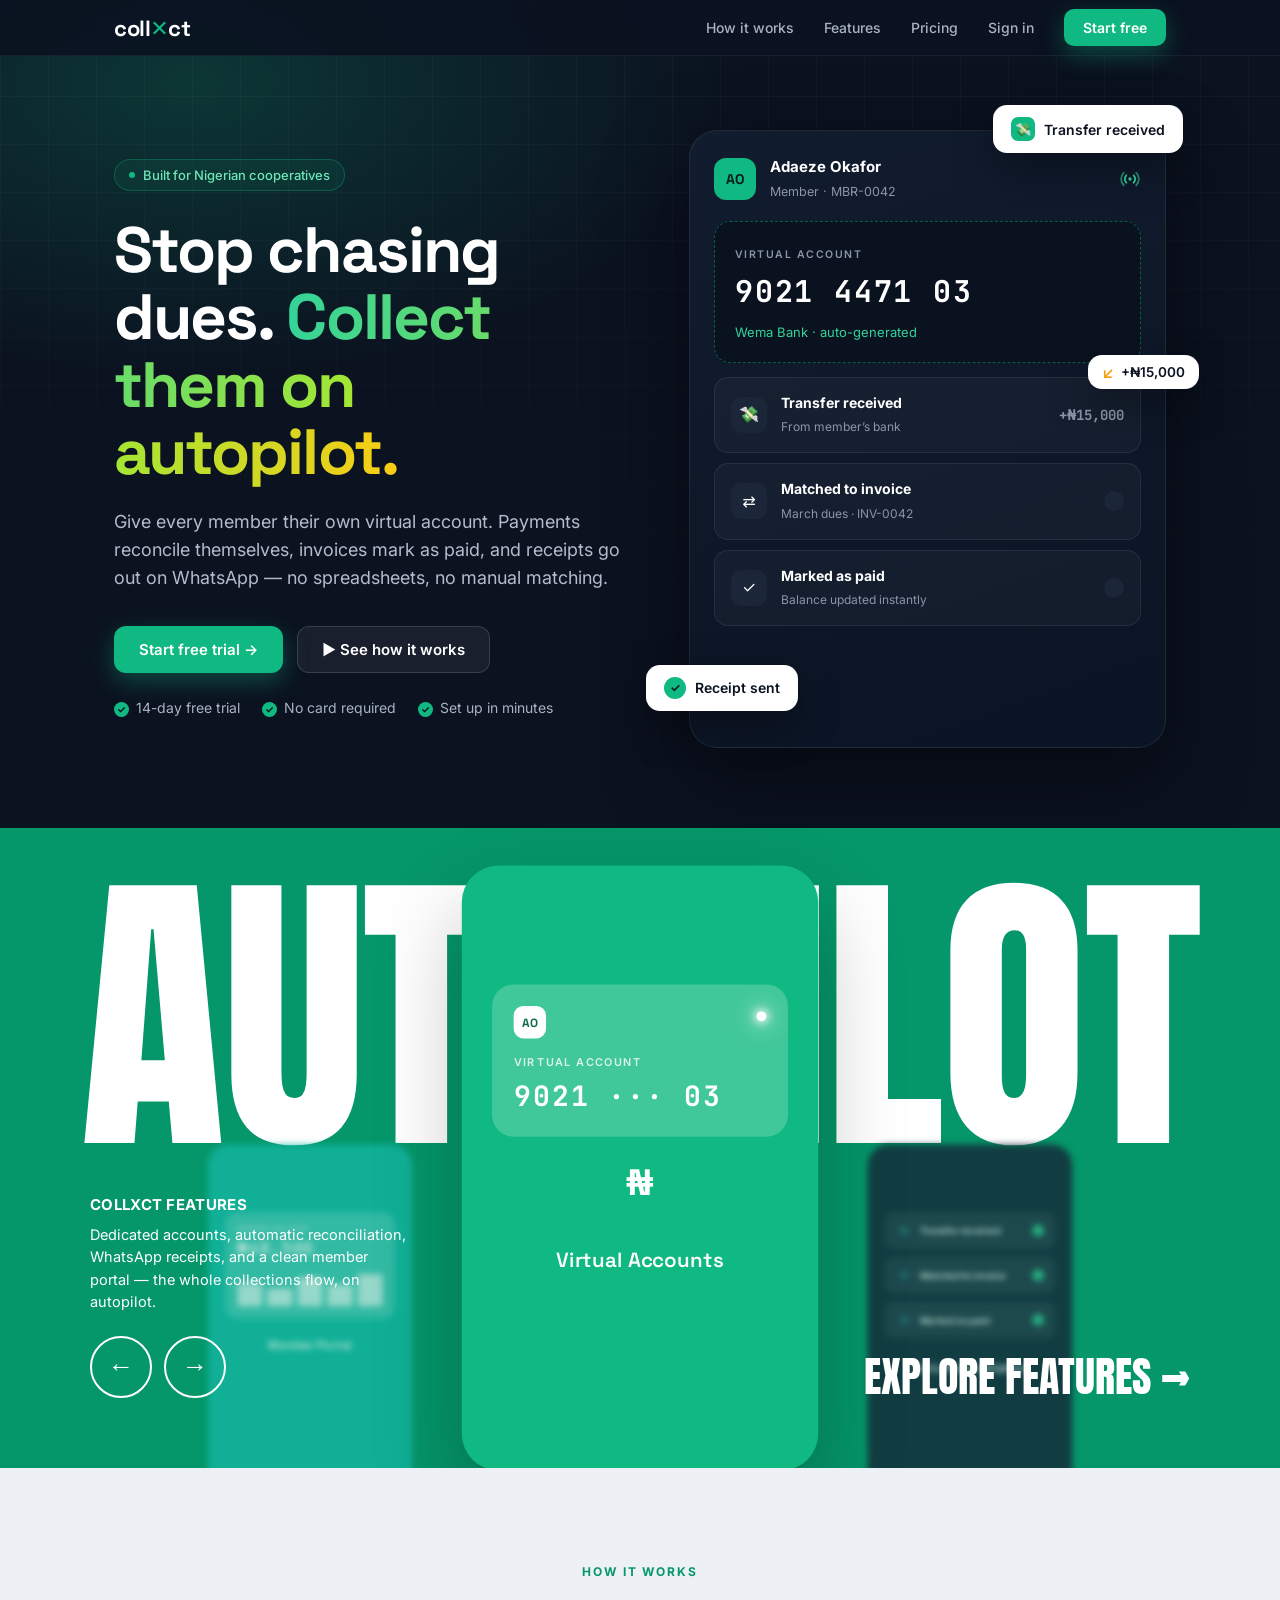
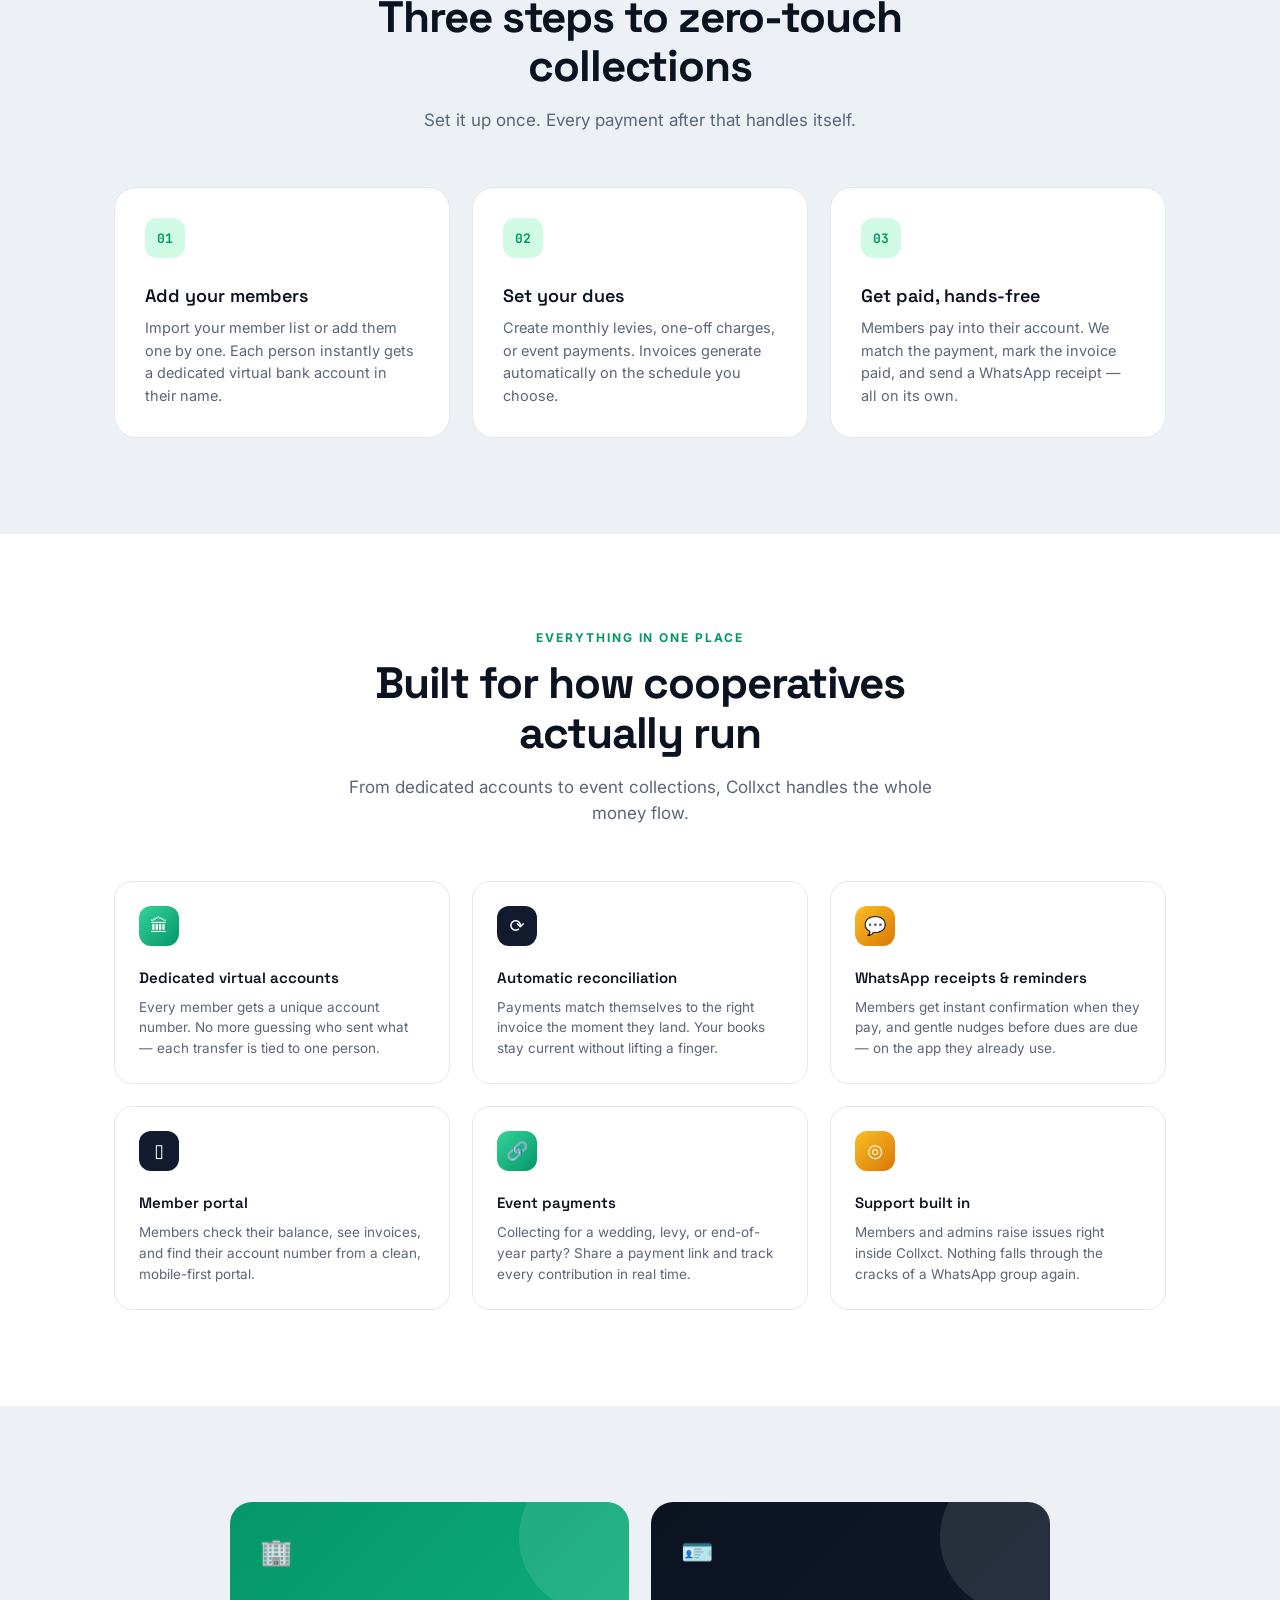
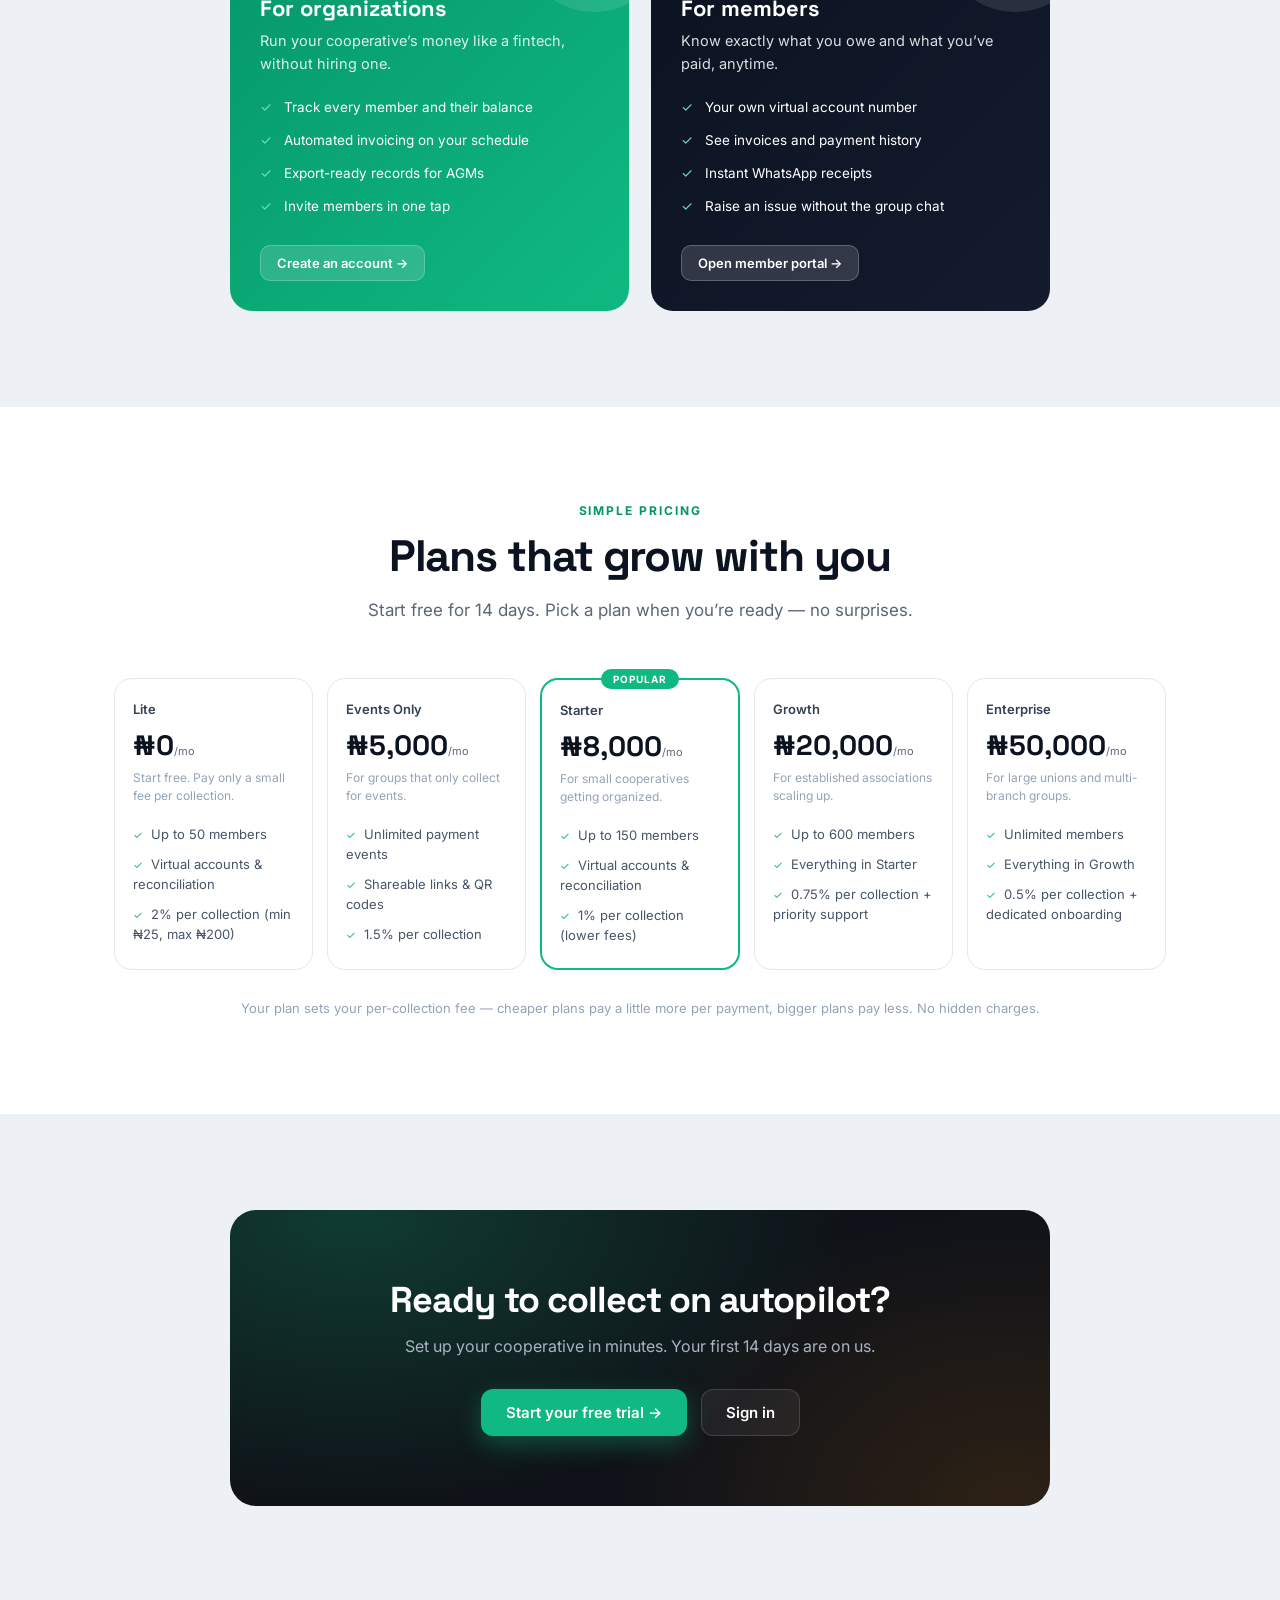
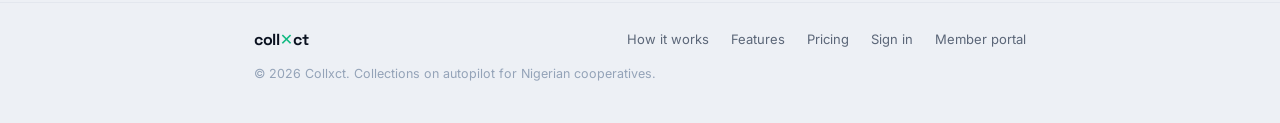
==== home/index.html @ a6ea5c50 "Initial commit" ====
<!DOCTYPE html>
<html lang="en">
<head>
<meta charset="utf-8">
<meta name="viewport" content="width=device-width, initial-scale=1, viewport-fit=cover">
<title>Collxct – Collect dues on autopilot</title>
<link rel="preconnect" href="https://fonts.googleapis.com">
<link rel="preconnect" href="https://fonts.gstatic.com" crossorigin>
<link href="https://fonts.googleapis.com/css2?family=Anton&family=Inter:wght@400;500;600;700&family=JetBrains+Mono:wght@500;700&family=Space+Grotesk:wght@500;600;700&display=swap" rel="stylesheet">
<link rel="stylesheet" href="../assets/css/base.css">
<link rel="stylesheet" href="style.css">
</head>
<body>
<nav id="nav"><div class="wrap"><a href="#top" class="logo">coll<i>✕</i>ct</a>
<ul><li><a href="#how">How it works</a></li><li><a href="#features">Features</a></li><li><a href="#pricing">Pricing</a></li><li><a href="../signin/index.html">Sign in</a></li><li><a class="btn p" href="../signup/index.html">Start free</a></li></ul></div></nav>

<header class="hero" id="top"><div class="wrap">
<div>
<span class="pill">Built for Nigerian cooperatives</span>
<h1>Stop chasing dues. <span>Collect them on autopilot.</span></h1>
<p class="lead">Give every member their own virtual account. Payments reconcile themselves, invoices mark as paid, and receipts go out on WhatsApp — no spreadsheets, no manual matching.</p>
<div class="cta"><a class="btn p" href="../signup/index.html">Start free trial →</a><a class="btn s" href="#how">▶ See how it works</a></div>
<div class="checks"><span>14-day free trial</span><span>No card required</span><span>Set up in minutes</span></div>
</div>
<div class="dash">
<div class="chip c1"><span class="ci">💸</span> Transfer received</div><div class="chip c2" id="amtChip"><span style="color:#f59e0b;font-size:16px;line-height:1">↙</span> +₦15,000</div><div class="chip c3"><span class="cc">✓</span> Receipt sent</div>
<div class="mem"><div class="av">AO</div><div><b>Adaeze Okafor</b><small>Member · MBR-0042</small></div><svg class="sig" viewBox="0 0 24 24" width="22" height="22" fill="none" stroke="#34d399" stroke-width="2" stroke-linecap="round"><circle cx="12" cy="12" r="1.8" fill="#34d399" stroke="none"/><path d="M8 8a5.7 5.7 0 0 0 0 8M16 8a5.7 5.7 0 0 1 0 8"/><path d="M5.2 5.2a9.5 9.5 0 0 0 0 13.6M18.8 5.2a9.5 9.5 0 0 1 0 13.6" opacity=".6"/></svg></div>
<div class="va"><small>Virtual account</small><div class="num">9021 4471 03</div><em>Wema Bank · auto-generated</em></div>
<div class="row"><div class="ic">💸</div><div><b>Transfer received</b><small>From member’s bank</small></div><span class="r">+₦15,000</span></div>
<div class="row"><div class="ic">⇄</div><div><b>Matched to invoice</b><small>March dues · INV-0042</small></div><span class="ok">✓</span></div>
<div class="row"><div class="ic">✓</div><div><b>Marked as paid</b><small>Balance updated instantly</small></div><span class="ok">✓</span></div>
<div class="row"><div class="ic">💬</div><div><b>Receipt delivered</b><small>Sent on WhatsApp</small></div><span class="ok">✓</span></div>
</div></div></header>

<section class="ap" id="ap" aria-label="Collxct features">
<h2 class="big" aria-hidden="true">Autopilot</h2>
<div class="stage" id="stage">
<div class="card k1"><div class="glass vglass"><div class="vav">AO</div><span class="vlight"></span><small>Virtual account</small><div class="n">9021 ··· 03</div></div><div class="blinknaira">₦</div><div class="t">Virtual Accounts</div></div>
<div class="card k2"><div class="mini"><div class="dk"><span class="dki"><svg viewBox="0 0 24 24" width="14" height="14" fill="none" stroke="#34d399" stroke-width="2" stroke-linecap="round" stroke-linejoin="round"><rect x="3" y="6" width="18" height="12" rx="2"/><circle cx="12" cy="12" r="2.5"/></svg></span><span class="dl">Transfer received</span><i>✓</i></div><div class="dk"><span class="dki"><svg viewBox="0 0 24 24" width="14" height="14" fill="none" stroke="#34d399" stroke-width="2" stroke-linecap="round" stroke-linejoin="round"><path d="M4 8h14m-4-4 4 4-4 4M20 16H6m4-4-4 4 4 4"/></svg></span><span class="dl">Matched to invoice</span><i>✓</i></div><div class="dk"><span class="dki"><svg viewBox="0 0 24 24" width="14" height="14" fill="none" stroke="#34d399" stroke-width="2" stroke-linecap="round" stroke-linejoin="round"><circle cx="12" cy="12" r="9"/><path d="m8 12 3 3 5-6"/></svg></span><span class="dl">Marked as paid</span><i>✓</i></div></div><div class="t" style="margin-top:-20px">Auto Reconciliation</div></div>
<div class="card k3"><div class="wa"><small>WhatsApp</small>Payment confirmed ✓<em><span>Just now</span><svg class="wtick" viewBox="0 0 18 11" width="18" height="11" fill="none" stroke="#53bdeb" stroke-width="1.7" stroke-linecap="round" stroke-linejoin="round"><path d="M1 6l3.2 3.2L10.5 1.5M7 8.8l.4.4L13.7 1.5"/></svg></em></div><div class="t">WhatsApp Receipts</div></div>
<div class="card k4"><div class="glass"><small>Member balance</small><div class="n">₦48,500</div><div class="bars"><i style="height:45%"></i><i style="height:70%"></i><i style="height:30%"></i><i style="height:38%"></i><i style="height:18%"></i></div></div><div class="t">Member Portal</div></div>
</div>
<div class="info" id="features"><h4>Collxct features</h4><p>Dedicated accounts, automatic reconciliation, WhatsApp receipts, and a clean member portal — the whole collections flow, on autopilot.</p>
<div class="arr"><button id="prev" aria-label="Previous">←</button><button id="next" aria-label="Next">→</button></div></div>
<a class="expl" href="#all">Explore features →</a>
</section>

<section class="s alt" id="how"><div class="wrap">
<div class="hd"><div class="eb">How it works</div><h2>Three steps to zero-touch collections</h2><p>Set it up once. Every payment after that handles itself.</p></div>
<div class="grid g3">
<div class="box step"><div class="num">01</div><h3>Add your members</h3><p>Import your member list or add them one by one. Each person instantly gets a dedicated virtual bank account in their name.</p></div>
<div class="box step"><div class="num">02</div><h3>Set your dues</h3><p>Create monthly levies, one-off charges, or event payments. Invoices generate automatically on the schedule you choose.</p></div>
<div class="box step"><div class="num">03</div><h3>Get paid, hands-free</h3><p>Members pay into their account. We match the payment, mark the invoice paid, and send a WhatsApp receipt — all on its own.</p></div>
</div></div></section>

<section class="s" id="all"><div class="wrap">
<div class="hd"><div class="eb">Everything in one place</div><h2>Built for how cooperatives actually run</h2><p>From dedicated accounts to event collections, Collxct handles the whole money flow.</p></div>
<div class="grid g3">
<div class="box fe"><div class="ic2 ig">🏛</div><h3>Dedicated virtual accounts</h3><p>Every member gets a unique account number. No more guessing who sent what — each transfer is tied to one person.</p></div>
<div class="box fe"><div class="ic2 ib">⟳</div><h3>Automatic reconciliation</h3><p>Payments match themselves to the right invoice the moment they land. Your books stay current without lifting a finger.</p></div>
<div class="box fe"><div class="ic2 ia">💬</div><h3>WhatsApp receipts &amp; reminders</h3><p>Members get instant confirmation when they pay, and gentle nudges before dues are due — on the app they already use.</p></div>
<div class="box fe"><div class="ic2 ib">▯</div><h3>Member portal</h3><p>Members check their balance, see invoices, and find their account number from a clean, mobile-first portal.</p></div>
<div class="box fe"><div class="ic2 ig">🔗</div><h3>Event payments</h3><p>Collecting for a wedding, levy, or end-of-year party? Share a payment link and track every contribution in real time.</p></div>
<div class="box fe"><div class="ic2 ia">◎</div><h3>Support built in</h3><p>Members and admins raise issues right inside Collxct. Nothing falls through the cracks of a WhatsApp group again.</p></div>
</div></div></section>

<section class="s alt" id="who"><div class="wrap"><div class="two">
<div class="pan o"><span style="font-size:26px">🏢</span><h3>For organizations</h3><p>Run your cooperative’s money like a fintech, without hiring one.</p><ul><li>Track every member and their balance</li><li>Automated invoicing on your schedule</li><li>Export-ready records for AGMs</li><li>Invite members in one tap</li></ul><a class="btn" href="../signup/index.html">Create an account →</a></div>
<div class="pan m"><span style="font-size:26px">🪪</span><h3>For members</h3><p>Know exactly what you owe and what you’ve paid, anytime.</p><ul><li>Your own virtual account number</li><li>See invoices and payment history</li><li>Instant WhatsApp receipts</li><li>Raise an issue without the group chat</li></ul><a class="btn" href="../signin/index.html">Open member portal →</a></div>
</div></div></section>

<section class="s" id="pricing"><div class="wrap">
<div class="hd"><div class="eb">Simple pricing</div><h2>Plans that grow with you</h2><p>Start free for 14 days. Pick a plan when you’re ready — no surprises.</p></div>
<div class="grid plans">
<div class="pl"><h4>Lite</h4><div class="pr">₦0<small>/mo</small></div><p>Start free. Pay only a small fee per collection.</p><ul><li>Up to 50 members</li><li>Virtual accounts &amp; reconciliation</li><li>2% per collection (min ₦25, max ₦200)</li></ul></div>
<div class="pl"><h4>Events Only</h4><div class="pr">₦5,000<small>/mo</small></div><p>For groups that only collect for events.</p><ul><li>Unlimited payment events</li><li>Shareable links &amp; QR codes</li><li>1.5% per collection</li></ul></div>
<div class="pl pop"><h4>Starter</h4><div class="pr">₦8,000<small>/mo</small></div><p>For small cooperatives getting organized.</p><ul><li>Up to 150 members</li><li>Virtual accounts &amp; reconciliation</li><li>1% per collection (lower fees)</li></ul></div>
<div class="pl"><h4>Growth</h4><div class="pr">₦20,000<small>/mo</small></div><p>For established associations scaling up.</p><ul><li>Up to 600 members</li><li>Everything in Starter</li><li>0.75% per collection + priority support</li></ul></div>
<div class="pl"><h4>Enterprise</h4><div class="pr">₦50,000<small>/mo</small></div><p>For large unions and multi-branch groups.</p><ul><li>Unlimited members</li><li>Everything in Growth</li><li>0.5% per collection + dedicated onboarding</li></ul></div>
</div>
<p class="note">Your plan sets your per-collection fee — cheaper plans pay a little more per payment, bigger plans pay less. No hidden charges.</p>
</div></section>

<section class="s alt" id="start"><div class="wrap"><div class="fin"><h2>Ready to collect on autopilot?</h2><p>Set up your cooperative in minutes. Your first 14 days are on us.</p><div class="cta"><a class="btn p" href="../signup/index.html">Start your free trial →</a><a class="btn s" href="../signin/index.html">Sign in</a></div></div></div></section>

<footer><div class="wrap"><a href="#top" class="logo">coll<i>✕</i>ct</a><div class="l"><a href="#how">How it works</a><a href="#all">Features</a><a href="#pricing">Pricing</a><a href="../signin/index.html">Sign in</a><a href="../signin/index.html">Member portal</a></div><small>© 2026 Collxct. Collections on autopilot for Nigerian cooperatives.</small></div></footer>
<script src="script.js"></script>
</body>
</html>
---- assets/css/base.css ----
:root{--g:#10b981;--g2:#059669;--ink:#0b1220;--mut:#5b6678;--bg:#edf0f5;--line:#e3e7ee;--amber:#f59e0b;
--hd:'Space Grotesk','Inter',system-ui,sans-serif;--bd:'Inter',system-ui,sans-serif;--mono:'JetBrains Mono',ui-monospace,monospace;
color-scheme:light}
*{box-sizing:border-box;margin:0}
html{scroll-behavior:smooth;scroll-padding-top:70px}
body{font:400 16px/1.55 var(--bd);color:var(--ink);background:#fff;-webkit-font-smoothing:antialiased;padding-top:env(safe-area-inset-top,0px);padding-bottom:env(safe-area-inset-bottom,0px)}
a{color:inherit;text-decoration:none}
:focus-visible{outline:2px solid var(--g);outline-offset:3px}
h1{font:700 clamp(40px,6vw,64px)/1.05 var(--hd);letter-spacing:-.03em;margin:26px 0 22px}
h2{font:700 clamp(30px,4.4vw,44px)/1.12 var(--hd);letter-spacing:-.025em}
@media(prefers-reduced-motion:reduce){*{animation:none!important;transition:none!important}}
---- home/style.css ----
.wrap{max-width:1100px;margin:0 auto;padding:0 24px}
.btn{display:inline-flex;align-items:center;gap:8px;font:600 15px var(--bd);padding:13px 24px;border-radius:12px;border:1px solid transparent;cursor:pointer;transition:transform .15s}
.btn:hover{transform:translateY(-1px)}
.btn.p{background:var(--g);color:#fff;box-shadow:0 8px 24px rgba(16,185,129,.35)}
.btn.s{background:rgba(255,255,255,.06);border-color:rgba(255,255,255,.14);color:#fff}
.logo{font:700 22px var(--hd);letter-spacing:-.02em;color:#fff}.logo i{font-style:normal;color:var(--g)}.logo b{color:var(--amber);font-weight:700}
nav{position:fixed;top:env(safe-area-inset-top,0px);left:0;right:0;z-index:50;height:56px;background:rgba(11,18,32,.88);backdrop-filter:blur(12px);border-bottom:1px solid rgba(255,255,255,.06);transition:background .5s}
nav .wrap{display:flex;align-items:center;justify-content:space-between;height:100%}
nav ul{display:flex;gap:30px;align-items:center;list-style:none;padding:0}
nav ul a{font:500 14px var(--bd);color:#aab3c2}nav ul a:hover{color:#fff}
nav .btn{padding:9px 18px;font-size:14px;border-radius:10px}
.hero{background:radial-gradient(900px 500px at 15% 10%,rgba(16,185,129,.22),transparent 60%),#0b1220;color:#fff;padding:130px 0 80px;position:relative;overflow:hidden}
.hero:before{content:"";position:absolute;inset:0;background:linear-gradient(rgba(255,255,255,.035) 1px,transparent 1px) 0 0/48px 48px,linear-gradient(90deg,rgba(255,255,255,.035) 1px,transparent 1px) 0 0/48px 48px;mask-image:linear-gradient(#000,transparent 80%)}
.hero .wrap{display:grid;grid-template-columns:1.05fr .95fr;gap:48px;align-items:center;position:relative}
.pill{display:inline-flex;gap:8px;align-items:center;font:500 13px var(--bd);color:#6ee7b7;border:1px solid rgba(16,185,129,.3);background:rgba(16,185,129,.08);padding:7px 14px;border-radius:99px}
.pill:before{content:"";width:6px;height:6px;border-radius:50%;background:var(--g)}
h1 span{background:linear-gradient(90deg,#34d399,#a3e635 60%,#facc15);-webkit-background-clip:text;background-clip:text;color:transparent}
.hero p.lead{color:#b4bccb;font-size:18px;max-width:30em}
.cta{display:flex;gap:14px;flex-wrap:wrap;margin:34px 0 24px}
.checks{display:flex;gap:22px;flex-wrap:wrap;font-size:14px;color:#aab3c2}
.checks span:before{content:"✓";display:inline-grid;place-items:center;width:15px;height:15px;border-radius:50%;background:var(--g);color:#0b1220;font-size:10px;font-weight:700;margin-right:7px}
.dash{position:relative;background:linear-gradient(160deg,#111c2e,#0b1424);border:1px solid rgba(255,255,255,.08);border-radius:28px;padding:24px;box-shadow:0 30px 80px rgba(0,0,0,.5)}
.mem{display:flex;gap:14px;align-items:center;margin-bottom:18px}
.av{width:42px;height:42px;border-radius:12px;background:var(--g);display:grid;place-items:center;font:700 14px var(--hd);color:#04201a}
.mem b{display:block;font-size:15px}.mem small{color:#8b95a7;font-size:12.5px}
.va{border:1px dashed rgba(16,185,129,.45);background:#0a1220;border-radius:16px;padding:18px 20px;margin-bottom:14px}
.va small{font:600 10.5px var(--bd);letter-spacing:.14em;color:#8b95a7;text-transform:uppercase}
.va .num{font:700 30px var(--mono);letter-spacing:.06em;margin:6px 0 8px}
.va em{font-style:normal;color:#34d399;font-size:13px}
.row{display:flex;align-items:center;gap:14px;padding:14px 16px;background:rgba(255,255,255,.03);border:1px solid rgba(255,255,255,.08);border-radius:14px;margin-bottom:10px;opacity:0;transform:translateY(14px);transition:opacity .5s ease,transform .5s ease,background .6s ease,border-color .6s ease,box-shadow .6s ease}
.row.show{opacity:1;transform:none}
.row .ic{background:#1b2638;transition:background .6s ease}
.row .ok{background:#1b2638;color:transparent;transition:background .6s ease,color .6s ease}
.dash .row .r{color:#8b95a7;transition:color .6s ease}
.dash.done .row{background:rgba(16,185,129,.09);border-color:rgba(16,185,129,.35);box-shadow:0 0 22px rgba(16,185,129,.18)}
.dash.done .row .ic,.dash.done .row .ok{background:var(--g)}
.dash.done .row .ok{color:#04201a}
.dash.done .row .r{color:#34d399}
.dash{will-change:transform;transform-style:preserve-3d}
.ic{width:36px;height:36px;border-radius:10px;background:var(--g);display:grid;place-items:center;font-size:16px;flex:none}
.row b{display:block;font-size:14px}.row small{color:#8b95a7;font-size:12px}.row .r{margin-left:auto;color:#34d399;font:700 14px var(--mono)}
.ok{margin-left:auto;width:20px;height:20px;border-radius:50%;background:var(--g);color:#04201a;display:grid;place-items:center;font-size:12px;font-weight:700}
.chip{position:absolute;background:#fff;color:var(--ink);font:600 14px var(--bd);padding:12px 18px;border-radius:14px;box-shadow:0 14px 40px rgba(0,0,0,.35);display:flex;gap:9px;align-items:center;animation:fl 5s ease-in-out infinite}
.c1{top:-26px;right:-18px}.c2{right:-34px;top:150px;animation-delay:1s;padding:9px 14px;font-size:13.5px;gap:7px}.c3{left:-44px;bottom:36px;animation-delay:2s}
@keyframes fl{50%{transform:translateY(-7px)}}
.ap{position:relative;height:640px;overflow:hidden;color:#fff;background:var(--c1);transition:background .6s;--c1:#059669}
.ap h2.big{position:absolute;left:50%;top:38px;transform:translateX(-50%);font:400 clamp(150px,24vw,300px)/1 Anton,Impact,sans-serif;letter-spacing:-.01em;white-space:nowrap;z-index:2;pointer-events:none;text-transform:uppercase}
.stage{position:absolute;inset:0;z-index:3}
.card{position:absolute;left:50%;top:60px;width:min(330px,70vw);height:560px;margin-left:calc(min(330px,70vw)/-2);border-radius:34px;padding:110px 28px 0;text-align:center;transition:all .6s cubic-bezier(.3,.7,.2,1);font:600 19px var(--hd)}
.card .mini{margin:0 0 56px;text-align:left}
.card.act{z-index:4;transform:translateX(0) scale(1.08);filter:none;box-shadow:0 40px 80px rgba(0,0,0,.25)}
.card.l{transform:translateX(-330px) translateY(150px) scale(.62);filter:blur(5px);opacity:.75}
.card.r{transform:translateX(330px) translateY(150px) scale(.62);filter:blur(5px);opacity:.75}
.card.x{transform:translateX(0) translateY(150px) scale(.5);filter:blur(8px);opacity:0}
.k1{background:#10b981}.k2{background:#162036}.k3{background:#d97706}.k4{background:#14b8a6}
.glass{background:rgba(255,255,255,.2);border-radius:20px;padding:20px;text-align:left;font-weight:500}
.glass small{display:block;font:600 10px var(--bd);letter-spacing:.14em;text-transform:uppercase;opacity:.8}
.glass .n{font:700 26px var(--mono);margin-top:8px;letter-spacing:.06em}
.dk{background:rgba(255,255,255,.07);border-radius:14px;padding:16px 18px;text-align:left;font:600 15px var(--bd);margin-bottom:14px;display:flex;justify-content:space-between;align-items:center}
.dk i{width:18px;height:18px;border-radius:50%;background:#34d399;color:#0b1220;font:700 11px/18px var(--bd);text-align:center;font-style:normal}
.wa{background:#fff;color:#111;border-radius:18px;padding:18px;text-align:left;font-weight:600}
.wa small{display:block;color:#25a244;font:600 13px var(--bd);margin-bottom:8px}.wa em{display:flex;justify-content:space-between;align-items:center;font:500 12px var(--bd);color:#94a3b8;margin-top:12px;font-style:normal}
.bars{display:flex;gap:8px;align-items:flex-end;height:60px;margin-top:16px}.bars i{flex:1;background:rgba(255,255,255,.7);border-radius:3px;transition:height 1.1s cubic-bezier(.45,.05,.25,1)}
.bars i:nth-child(2){transition-delay:.08s}.bars i:nth-child(3){transition-delay:.16s}.bars i:nth-child(4){transition-delay:.24s}.bars i:nth-child(5){transition-delay:.32s}
.card .t{margin-top:30px}
.sig{margin-left:auto;flex:none;animation:sigp 2.2s ease-in-out infinite}
@keyframes sigp{50%{opacity:.45}}
.ci{width:24px;height:24px;border-radius:7px;background:var(--g);display:grid;place-items:center;font-size:13px;flex:none}
.cc{width:22px;height:22px;border-radius:50%;background:var(--g);color:#04201a;display:grid;place-items:center;font:700 12px var(--bd);flex:none}
.dk{justify-content:flex-start!important;gap:12px}
.k2 .dk{opacity:0;transform:translateX(34px);transition:opacity .6s ease,transform .6s cubic-bezier(.22,.8,.28,1)}
.k2 .dk.on{opacity:1;transform:none}
.k2 .dk.off{opacity:0;transform:translateX(-34px)}
.k2.static .dk{opacity:1;transform:none}
.dki{width:26px;height:26px;border-radius:8px;background:#26324a;display:grid;place-items:center;flex:none}
.dl{flex:1}
.dk i{flex:none}
.vav{width:30px;height:30px;border-radius:9px;background:#fff;color:#0a6b4c;display:grid;place-items:center;font:700 11px var(--hd);margin-bottom:16px}
.vglass{position:relative;animation:vfloat 6s ease-in-out infinite}
@keyframes vfloat{0%,100%{transform:translateY(-8px)}50%{transform:translateY(8px)}}
.k1 .t{margin-top:42px}.blinknaira{font:700 34px/1 var(--hd);color:#fff;margin-top:26px;text-align:center;animation:nblink 1.2s ease-in-out infinite}
@keyframes nblink{0%,100%{opacity:.85}50%{opacity:.12}}
.vlight{position:absolute;right:20px;top:25px;width:9px;height:9px;border-radius:50%;background:#fff;box-shadow:0 0 8px 2px rgba(255,255,255,.85),0 0 22px 6px rgba(255,255,255,.4);animation:vlight 2.4s ease-in-out infinite}
@keyframes vlight{0%,100%{opacity:.2;transform:translateY(5px) scale(.7)}50%{opacity:1;transform:translateY(-5px) scale(1.1)}}
@media(prefers-reduced-motion:reduce){.vglass,.blinknaira,.vlight{animation:none!important}}
.info{position:absolute;left:max(24px,calc(50% - 550px));bottom:70px;max-width:320px;z-index:5;font-size:14.5px}
.info h4{font:700 15px var(--bd);letter-spacing:.02em;margin-bottom:10px;text-transform:uppercase}
.arr{display:flex;gap:12px;margin-top:22px}
.arr button{width:62px;height:62px;border-radius:50%;border:2px solid #fff;background:transparent;color:#fff;font-size:26px;cursor:pointer}.arr button:hover{background:rgba(255,255,255,.2)}
.expl{position:absolute;right:max(24px,calc(50% - 550px));bottom:70px;z-index:5;font:400 42px/1 Anton,Impact,sans-serif;text-transform:uppercase}
section.s{padding:96px 0}.alt{background:var(--bg)}
.hd{text-align:center;max-width:620px;margin:0 auto 54px}
.eb{font:700 12px var(--bd);letter-spacing:.16em;color:var(--g2);text-transform:uppercase;margin-bottom:14px}
.hd p{color:var(--mut);margin-top:16px;font-size:17px}
.grid{display:grid;gap:22px}.g3{grid-template-columns:repeat(3,1fr)}
.box{background:#fff;border:1px solid var(--line);border-radius:22px;padding:30px}
.step .num{display:inline-grid;place-items:center;width:40px;height:40px;border-radius:12px;background:#d1fae5;color:var(--g2);font:700 13px var(--mono);margin-bottom:26px}
.box h3{font:600 18px var(--hd);margin-bottom:10px}.box p{color:var(--mut);font-size:14.5px}
.fe{padding:24px;border-radius:18px}.fe .ic2{width:40px;height:40px;border-radius:12px;display:grid;place-items:center;font-size:18px;margin-bottom:22px;color:#fff}.fe h3{font-size:15px}.fe p{font-size:13.5px}
.ig{background:linear-gradient(135deg,#34d399,#059669)}.ib{background:#111a2e}.ia{background:linear-gradient(135deg,#fbbf24,#d97706)}
.two{display:grid;grid-template-columns:1fr 1fr;gap:22px;max-width:820px;margin:0 auto}
.pan{border-radius:22px;padding:30px;color:#fff;position:relative;overflow:hidden}
.pan:after{content:"";position:absolute;top:-40px;right:-40px;width:150px;height:150px;border-radius:50%;background:rgba(255,255,255,.1)}
.pan.o{background:linear-gradient(135deg,#059669,#10b981)}.pan.m{background:linear-gradient(135deg,#0b1220,#141b2e)}
.pan h3{font:700 22px var(--hd);margin:22px 0 8px}.pan p{opacity:.85;font-size:14.5px;margin-bottom:22px}
.pan ul{list-style:none;padding:0;font-size:13.5px;display:grid;gap:12px;margin-bottom:28px}.pan li:before{content:"✓";margin-right:12px;color:#6ee7b7}
.pan .btn{background:rgba(255,255,255,.14);border:1px solid rgba(255,255,255,.22);color:#fff;padding:9px 16px;font-size:13px;border-radius:10px;position:relative;z-index:1}
.plans{grid-template-columns:repeat(5,1fr);gap:14px;align-items:stretch}
.pl{background:#fff;border:1px solid var(--line);border-radius:18px;padding:22px 18px;position:relative;font-size:13px}
.pl.pop{border:2px solid var(--g)}.pl.pop:before{content:"POPULAR";position:absolute;top:-11px;left:50%;transform:translateX(-50%);background:var(--g);color:#fff;font:700 10px var(--bd);letter-spacing:.1em;padding:4px 12px;border-radius:99px}
.pl h4{font:600 13px var(--bd);color:#334155}.pl .pr{font:700 28px var(--hd);margin:10px 0 6px}.pl .pr small{font:400 11px var(--bd);color:var(--mut)}
.pl p{color:#94a3b8;font-size:12px;margin-bottom:18px}.pl ul{list-style:none;padding:0;display:grid;gap:10px;color:#475569}.pl li:before{content:"✓";color:var(--g);margin-right:8px;font-size:11px}
.note{text-align:center;color:#94a3b8;font-size:13px;margin-top:28px}
.fin{max-width:820px;margin:0 auto;border-radius:26px;text-align:center;padding:70px 24px;color:#fff;background:radial-gradient(500px 300px at 15% 0,rgba(16,185,129,.25),transparent),radial-gradient(400px 300px at 95% 100%,rgba(217,119,6,.15),transparent),#0f1218}
.fin h2{font-size:clamp(28px,4vw,36px)}.fin p{color:#aab3c2;margin:14px 0 30px}.fin .cta{justify-content:center;margin:0}
footer{padding:26px 0 40px;border-top:1px solid var(--line);background:var(--bg)}
footer .wrap{max-width:820px;display:flex;justify-content:space-between;align-items:center;flex-wrap:wrap;gap:14px}
footer .logo{color:var(--ink);font-size:16px}footer .l{display:flex;gap:22px;font-size:13px;color:var(--mut)}footer small{width:100%;color:#94a3b8;font-size:12.5px}
@media(max-width:900px){
nav ul li:not(:last-child){display:none}
.hero .wrap{grid-template-columns:1fr}.chip{display:none}
.g3,.two{grid-template-columns:1fr}.plans{grid-template-columns:1fr 1fr}
.card.l{transform:translateX(-62vw) translateY(150px) scale(.62)}.card.r{transform:translateX(62vw) translateY(150px) scale(.62)}
.expl{font-size:28px}.info{max-width:240px}}
@media(max-width:560px){.plans{grid-template-columns:1fr}.ap{height:720px}.info{bottom:30px}.expl{display:none}}
@media(prefers-reduced-motion:reduce){.row{opacity:1;transform:none;background:rgba(16,185,129,.09);border-color:rgba(16,185,129,.35)}.row .ic,.row .ok{background:var(--g)}.row .ok{color:#04201a}.row .r{color:#34d399}}
.pl{transition:transform .35s cubic-bezier(.22,.8,.28,1),box-shadow .35s ease,border-color .35s ease}
.pl:hover{transform:translateY(-10px);box-shadow:0 22px 44px rgba(15,23,42,.14);border-color:var(--g)}
.pl h4,.pl .pr,.pl p,.pl li{transition:transform .35s cubic-bezier(.22,.8,.28,1),color .3s ease}
.pl:hover h4{transform:translateX(4px);color:var(--g)}
.pl:hover .pr{transform:translateX(6px) scale(1.06);transform-origin:left center}
.pl:hover p{transform:translateX(5px)}
.pl li:before{display:inline-block;transition:transform .35s ease}
.pl:hover li{transform:translateX(7px)}
.pl:hover li:nth-child(2){transition-delay:.05s}.pl:hover li:nth-child(3){transition-delay:.1s}
.pl:hover li:before{transform:scale(1.3) rotate(-8deg)}
.pl.pop:hover:before{transform:translateX(-50%) translateY(-2px)}
.pl.pop:before{transition:transform .35s ease}
@media(prefers-reduced-motion:reduce){.pl,.pl *{transition:none!important}.pl:hover,.pl:hover *{transform:none!important}}
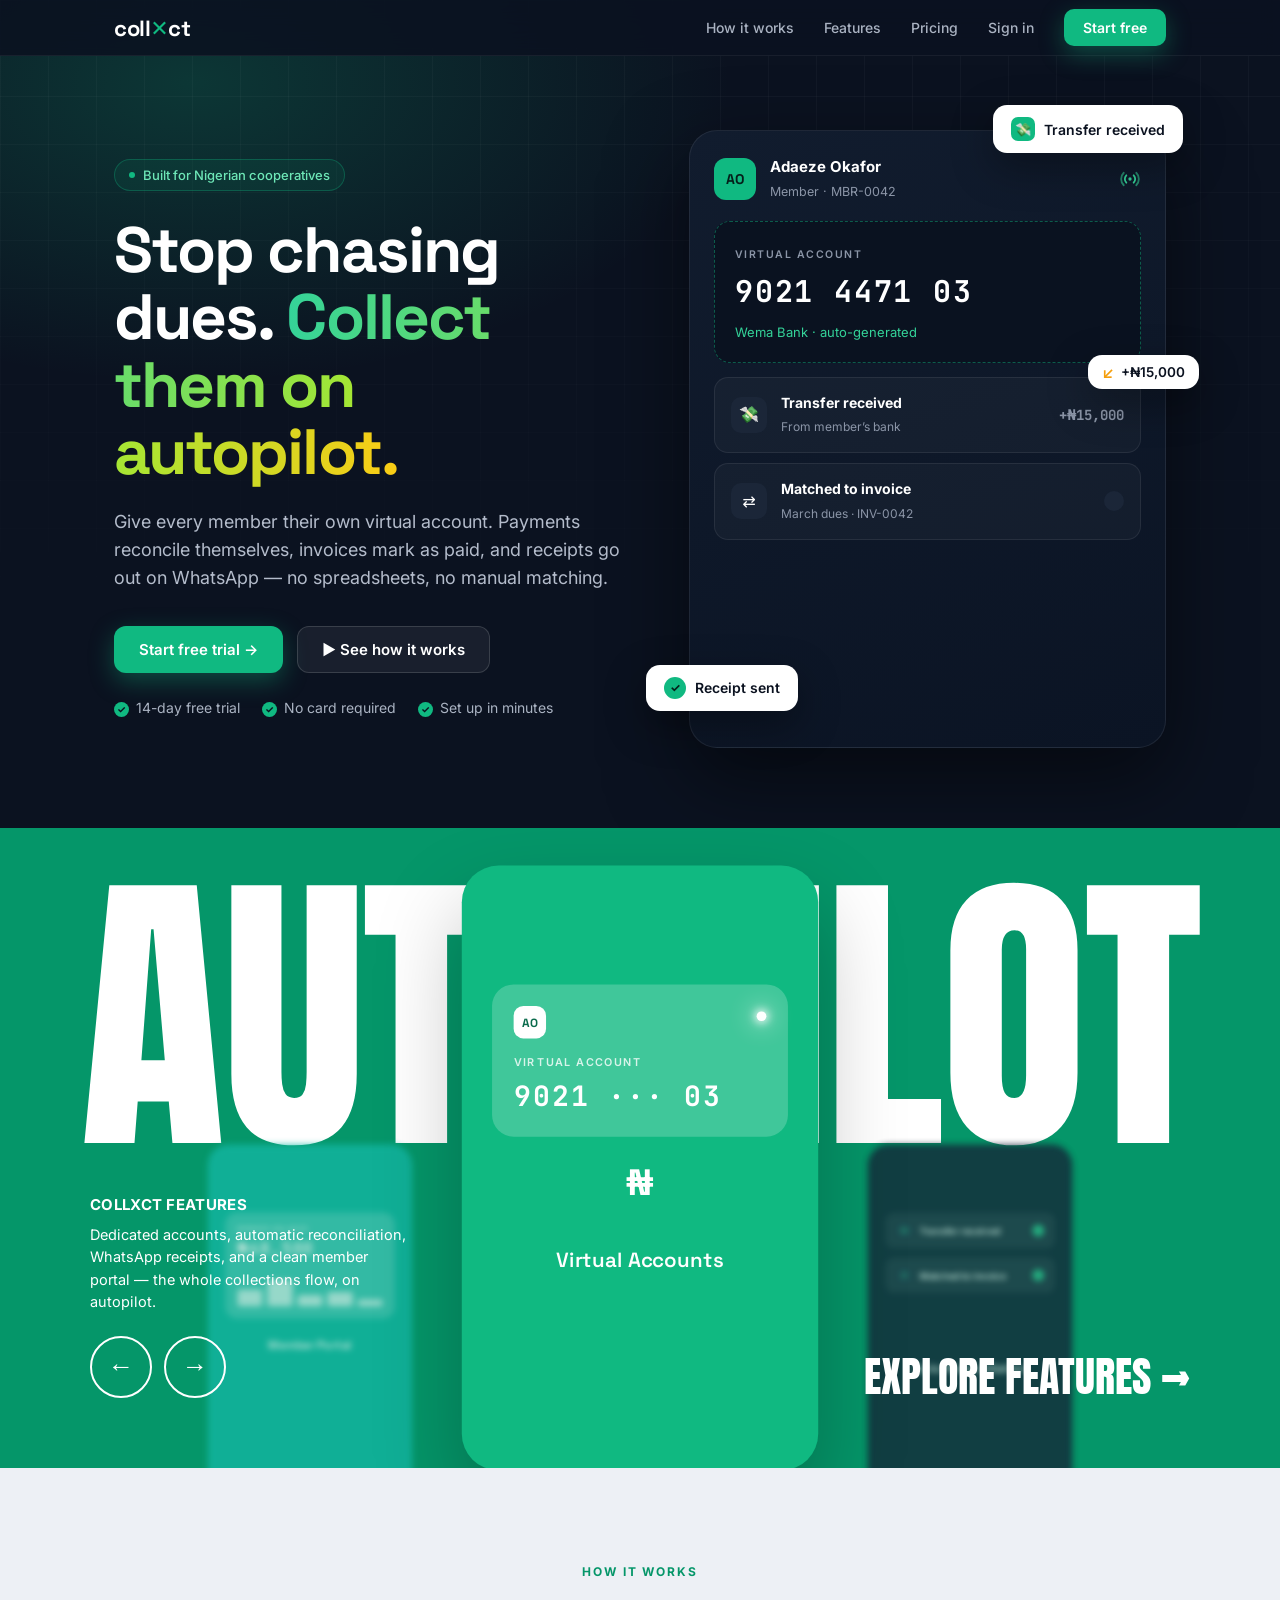
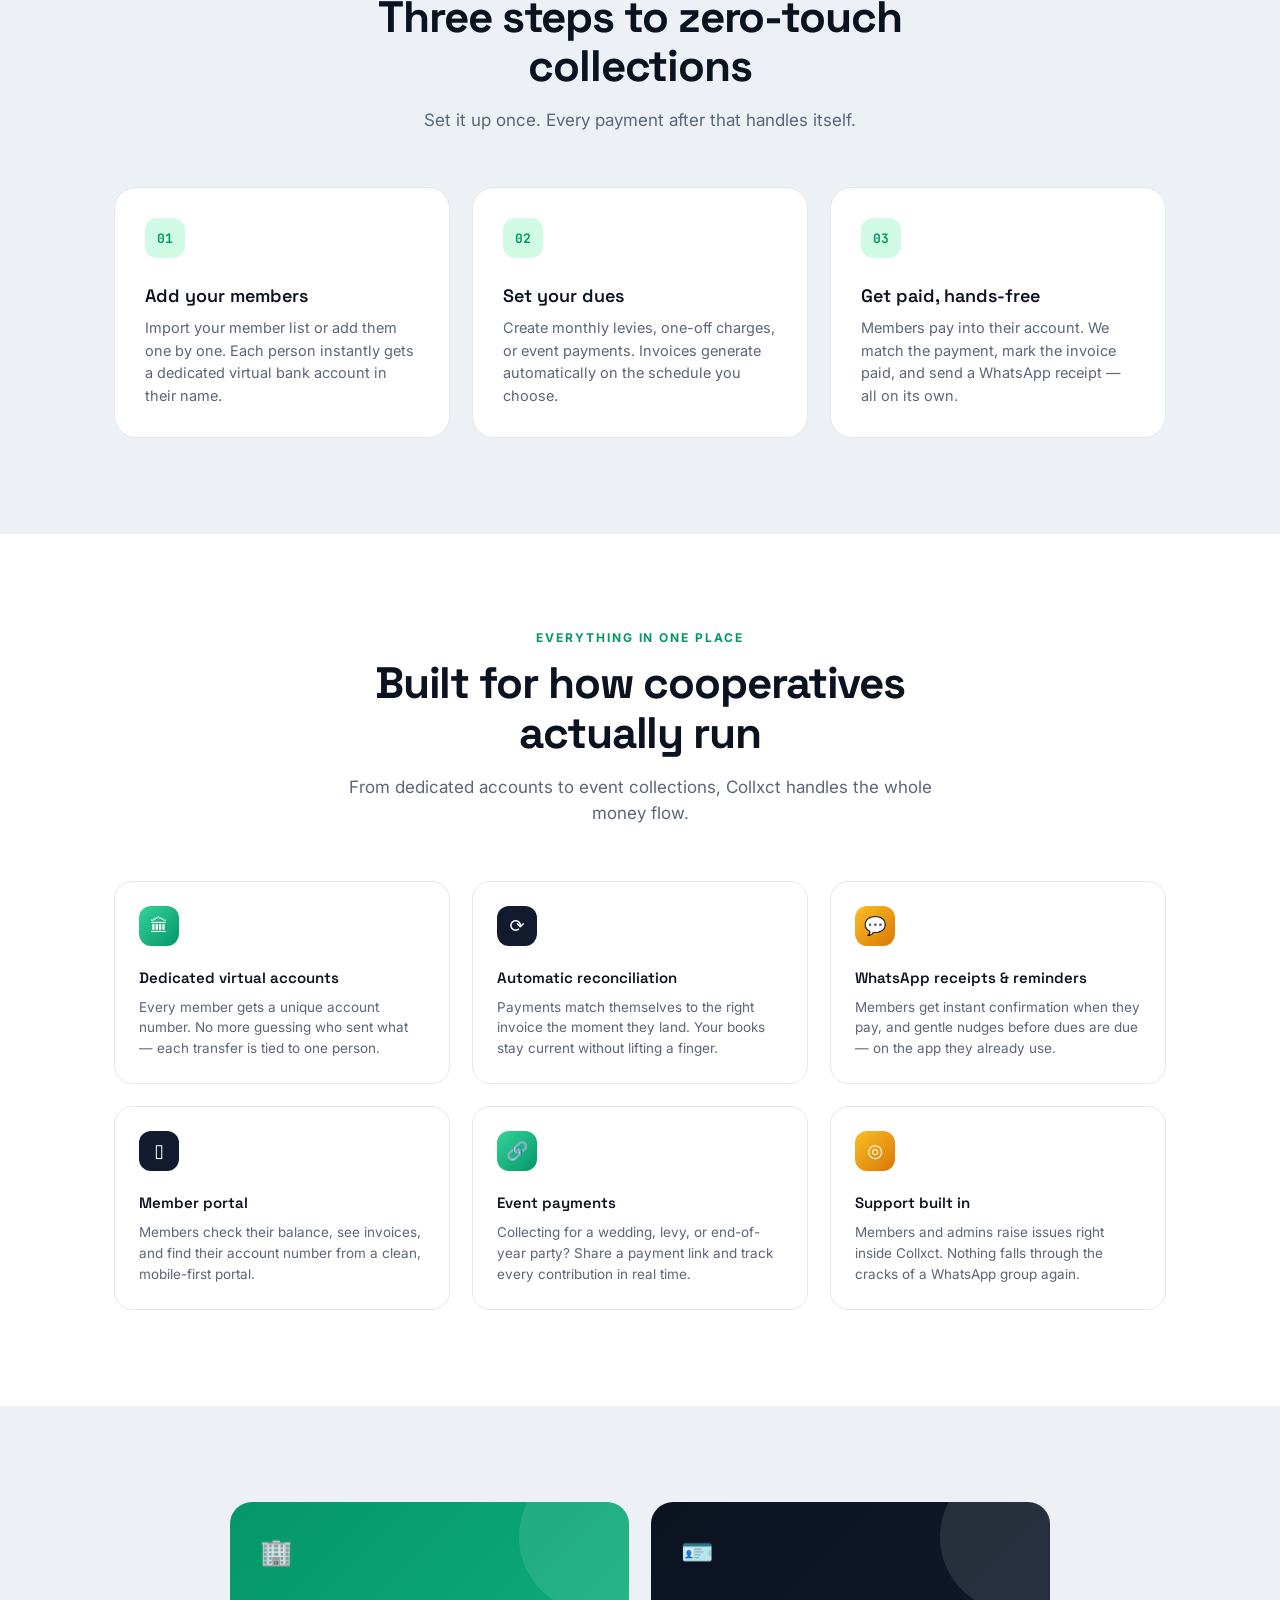
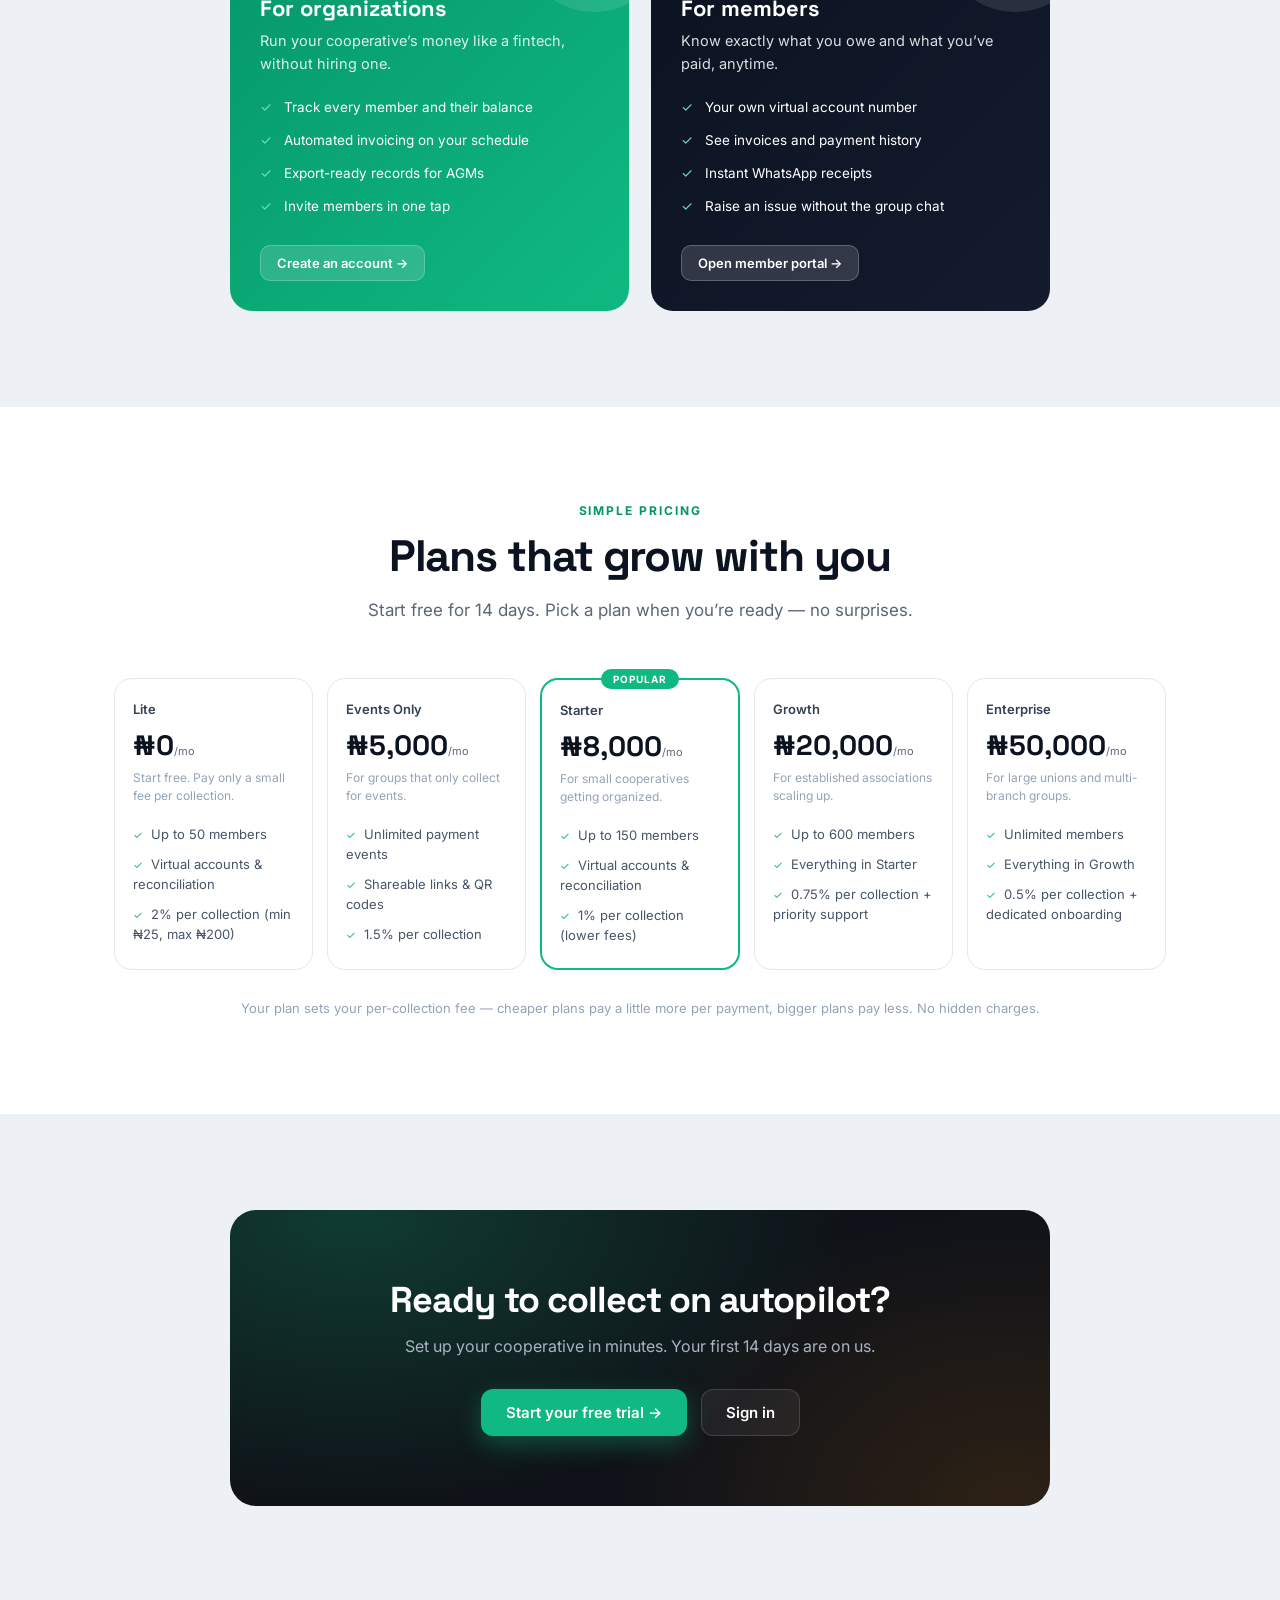
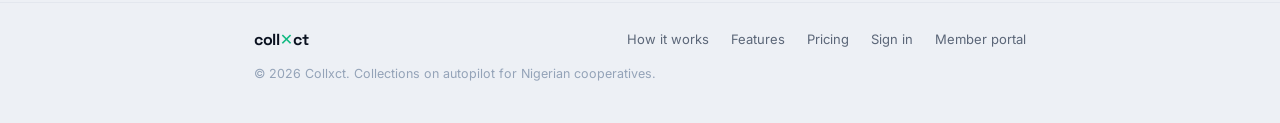
==== commit f0c2dddb: "Move vercel.json to root" ====
--- a/home/index.html
+++ b/home/index.html
@@ -7,19 +7,19 @@
 <link rel="preconnect" href="https://fonts.googleapis.com">
 <link rel="preconnect" href="https://fonts.gstatic.com" crossorigin>
 <link href="https://fonts.googleapis.com/css2?family=Anton&family=Inter:wght@400;500;600;700&family=JetBrains+Mono:wght@500;700&family=Space+Grotesk:wght@500;600;700&display=swap" rel="stylesheet">
-<link rel="stylesheet" href="../assets/css/base.css">
-<link rel="stylesheet" href="style.css">
+<link rel="stylesheet" href="/assets/css/base.css">
+<link rel="stylesheet" href="/home/style.css">
 </head>
 <body>
 <nav id="nav"><div class="wrap"><a href="#top" class="logo">coll<i>✕</i>ct</a>
-<ul><li><a href="#how">How it works</a></li><li><a href="#features">Features</a></li><li><a href="#pricing">Pricing</a></li><li><a href="../signin/index.html">Sign in</a></li><li><a class="btn p" href="../signup/index.html">Start free</a></li></ul></div></nav>
+<ul><li><a href="#how">How it works</a></li><li><a href="#features">Features</a></li><li><a href="#pricing">Pricing</a></li><li><a href="/signin">Sign in</a></li><li><a class="btn p" href="/signup">Start free</a></li></ul></div></nav>
 
 <header class="hero" id="top"><div class="wrap">
 <div>
 <span class="pill">Built for Nigerian cooperatives</span>
 <h1>Stop chasing dues. <span>Collect them on autopilot.</span></h1>
 <p class="lead">Give every member their own virtual account. Payments reconcile themselves, invoices mark as paid, and receipts go out on WhatsApp — no spreadsheets, no manual matching.</p>
-<div class="cta"><a class="btn p" href="../signup/index.html">Start free trial →</a><a class="btn s" href="#how">▶ See how it works</a></div>
+<div class="cta"><a class="btn p" href="/signup">Start free trial →</a><a class="btn s" href="#how">▶ See how it works</a></div>
 <div class="checks"><span>14-day free trial</span><span>No card required</span><span>Set up in minutes</span></div>
 </div>
 <div class="dash">
@@ -65,8 +65,8 @@
 </div></div></section>
 
 <section class="s alt" id="who"><div class="wrap"><div class="two">
-<div class="pan o"><span style="font-size:26px">🏢</span><h3>For organizations</h3><p>Run your cooperative’s money like a fintech, without hiring one.</p><ul><li>Track every member and their balance</li><li>Automated invoicing on your schedule</li><li>Export-ready records for AGMs</li><li>Invite members in one tap</li></ul><a class="btn" href="../signup/index.html">Create an account →</a></div>
-<div class="pan m"><span style="font-size:26px">🪪</span><h3>For members</h3><p>Know exactly what you owe and what you’ve paid, anytime.</p><ul><li>Your own virtual account number</li><li>See invoices and payment history</li><li>Instant WhatsApp receipts</li><li>Raise an issue without the group chat</li></ul><a class="btn" href="../signin/index.html">Open member portal →</a></div>
+<div class="pan o"><span style="font-size:26px">🏢</span><h3>For organizations</h3><p>Run your cooperative’s money like a fintech, without hiring one.</p><ul><li>Track every member and their balance</li><li>Automated invoicing on your schedule</li><li>Export-ready records for AGMs</li><li>Invite members in one tap</li></ul><a class="btn" href="/signup">Create an account →</a></div>
+<div class="pan m"><span style="font-size:26px">🪪</span><h3>For members</h3><p>Know exactly what you owe and what you’ve paid, anytime.</p><ul><li>Your own virtual account number</li><li>See invoices and payment history</li><li>Instant WhatsApp receipts</li><li>Raise an issue without the group chat</li></ul><a class="btn" href="/signin">Open member portal →</a></div>
 </div></div></section>
 
 <section class="s" id="pricing"><div class="wrap">
@@ -81,9 +81,9 @@
 <p class="note">Your plan sets your per-collection fee — cheaper plans pay a little more per payment, bigger plans pay less. No hidden charges.</p>
 </div></section>
 
-<section class="s alt" id="start"><div class="wrap"><div class="fin"><h2>Ready to collect on autopilot?</h2><p>Set up your cooperative in minutes. Your first 14 days are on us.</p><div class="cta"><a class="btn p" href="../signup/index.html">Start your free trial →</a><a class="btn s" href="../signin/index.html">Sign in</a></div></div></div></section>
+<section class="s alt" id="start"><div class="wrap"><div class="fin"><h2>Ready to collect on autopilot?</h2><p>Set up your cooperative in minutes. Your first 14 days are on us.</p><div class="cta"><a class="btn p" href="/signup">Start your free trial →</a><a class="btn s" href="/signin">Sign in</a></div></div></div></section>
 
-<footer><div class="wrap"><a href="#top" class="logo">coll<i>✕</i>ct</a><div class="l"><a href="#how">How it works</a><a href="#all">Features</a><a href="#pricing">Pricing</a><a href="../signin/index.html">Sign in</a><a href="../signin/index.html">Member portal</a></div><small>© 2026 Collxct. Collections on autopilot for Nigerian cooperatives.</small></div></footer>
-<script src="script.js"></script>
+<footer><div class="wrap"><a href="#top" class="logo">coll<i>✕</i>ct</a><div class="l"><a href="#how">How it works</a><a href="#all">Features</a><a href="#pricing">Pricing</a><a href="/signin">Sign in</a><a href="/signin">Member portal</a></div><small>© 2026 Collxct. Collections on autopilot for Nigerian cooperatives.</small></div></footer>
+<script src="/home/script.js"></script>
 </body>
-</html>
+</html>
